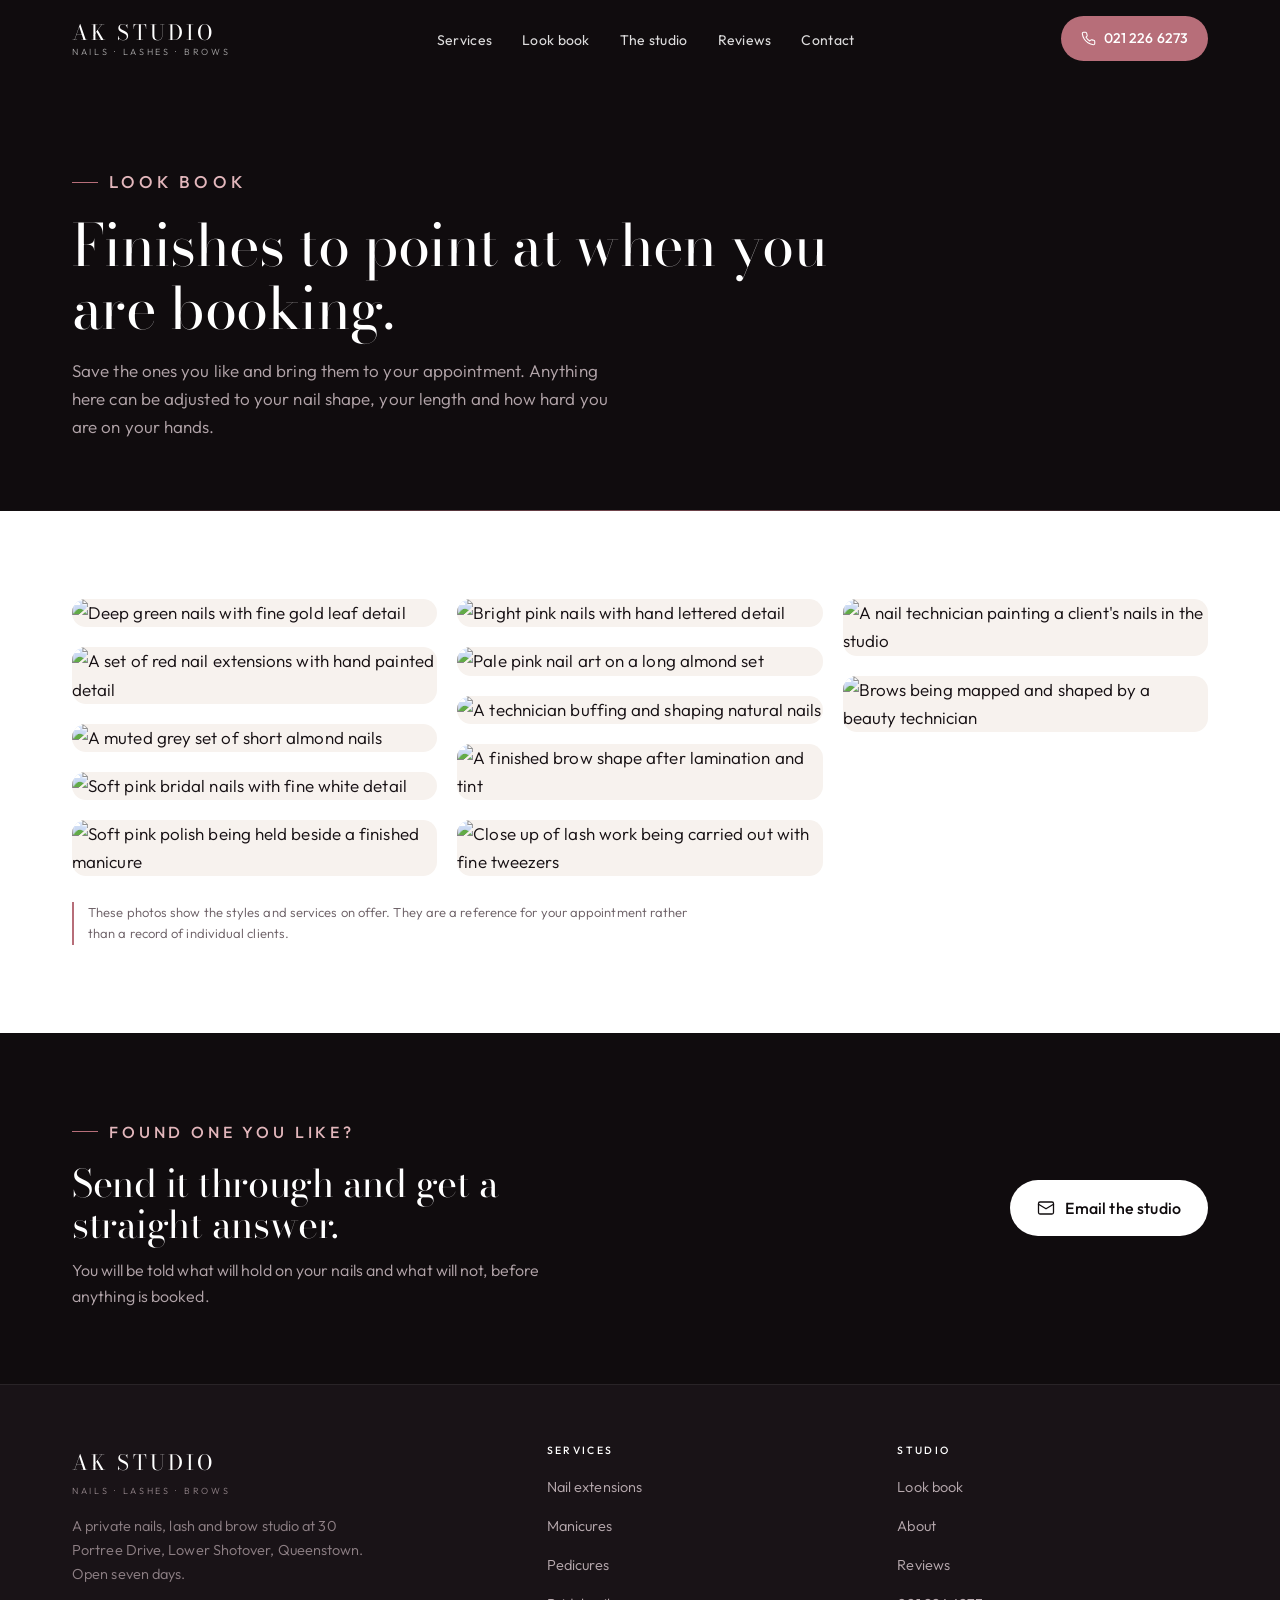
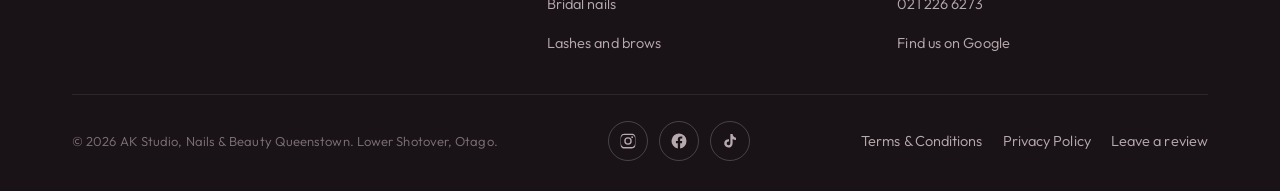
==== gallery.html @ 9f3f2885 "Initial build: AK STUDIO - Nails & Beauty Queenstown" ====
<!DOCTYPE html>
<html lang="en-NZ">
<head>
<meta charset="utf-8">
<meta name="viewport" content="width=device-width, initial-scale=1">
<title>Look book | AK STUDIO, Nails &amp; Beauty Queenstown</title>
<meta name="description" content="A look book of nail, lash and brow finishes available at AK Studio, Lower Shotover, Queenstown.">
<meta name="theme-color" content="#100C0E">
<link rel="icon" href="data:image/svg+xml,%3Csvg xmlns='http://www.w3.org/2000/svg' viewBox='0 0 100 100'%3E%3Crect width='100' height='100' rx='22' fill='%23100C0E'/%3E%3Ctext x='50' y='66' font-family='Georgia,serif' font-size='42' fill='%23B76E79' text-anchor='middle'%3EAK%3C/text%3E%3C/svg%3E">
<link rel="preconnect" href="https://fonts.googleapis.com">
<link rel="preconnect" href="https://fonts.gstatic.com" crossorigin>
<link href="https://fonts.googleapis.com/css2?family=Bodoni+Moda:ital,opsz,wght@0,6..96,400;0,6..96,500;1,6..96,400&family=Outfit:wght@300;400;500;600&display=swap" rel="stylesheet">
<link rel="stylesheet" href="styles.css">
</head>
<body>

<div class="intro" aria-hidden="true">
  <div class="intro-mark">AK STUDIO</div>
  <div class="intro-rule"></div>
  <div class="intro-sub">Look book</div>
</div>

<header class="nav">
  <div class="wrap nav-in">
    <a class="brand" href="index.html">
      <span class="brand-name">AK STUDIO</span>
      <span class="brand-sub">Nails &middot; Lashes &middot; Brows</span>
    </a>
    <nav>
      <ul class="nav-links">
        <li><a href="services.html">Services</a></li>
        <li><a href="gallery.html">Look book</a></li>
        <li><a href="index.html#about">The studio</a></li>
        <li><a href="index.html#reviews">Reviews</a></li>
        <li><a href="index.html#contact">Contact</a></li>
      </ul>
    </nav>
    <a class="nav-cta" href="tel:+64212266273">
      <svg viewBox="0 0 24 24" fill="none" stroke="currentColor" stroke-width="1.7" stroke-linecap="round" stroke-linejoin="round" aria-hidden="true"><path d="M22 16.9v3a2 2 0 0 1-2.2 2 19.8 19.8 0 0 1-8.6-3.1 19.5 19.5 0 0 1-6-6A19.8 19.8 0 0 1 2.1 4.2 2 2 0 0 1 4.1 2h3a2 2 0 0 1 2 1.7c.1 1 .4 1.9.7 2.8a2 2 0 0 1-.5 2.1L8.1 9.9a16 16 0 0 0 6 6l1.3-1.2a2 2 0 0 1 2.1-.5c.9.3 1.8.6 2.8.7a2 2 0 0 1 1.7 2Z"/></svg>
      021 226 6273
    </a>
    <button class="burger" aria-label="Open menu" aria-expanded="false"><span></span><span></span><span></span></button>
  </div>
</header>

<div class="mobile-menu">
  <a class="mm-link" href="services.html">Services</a>
  <a class="mm-link" href="gallery.html">Look book</a>
  <a class="mm-link" href="index.html#about">The studio</a>
  <a class="mm-link" href="index.html#reviews">Reviews</a>
  <a class="mm-link" href="index.html#contact">Contact</a>
  <div class="mm-actions">
    <a class="btn btn-primary btn-block" href="tel:+64212266273">Call 021 226 6273</a>
  </div>
</div>

<section class="page-hero">
  <div class="wrap">
    <p class="eyebrow on-dark">Look book</p>
    <h1>Finishes to point at when you are booking.</h1>
    <p>Save the ones you like and bring them to your appointment. Anything here can be adjusted to your nail shape, your length and how hard you are on your hands.</p>
  </div>
</section>

<section class="sec">
  <div class="wrap">
    <div class="masonry rv">
      <figure><img src="https://images.pexels.com/photos/704815/pexels-photo-704815.jpeg?auto=compress&cs=tinysrgb&w=900" alt="Deep green nails with fine gold leaf detail" loading="lazy" decoding="async"></figure>
      <figure><img src="https://images.pexels.com/photos/34871553/pexels-photo-34871553.jpeg?auto=compress&cs=tinysrgb&w=900" alt="A set of red nail extensions with hand painted detail" loading="lazy" decoding="async"></figure>
      <figure><img src="https://images.pexels.com/photos/7795525/pexels-photo-7795525.jpeg?auto=compress&cs=tinysrgb&w=900" alt="A muted grey set of short almond nails" loading="lazy" decoding="async"></figure>
      <figure><img src="https://images.pexels.com/photos/17471377/pexels-photo-17471377.jpeg?auto=compress&cs=tinysrgb&w=900" alt="Soft pink bridal nails with fine white detail" loading="lazy" decoding="async"></figure>
      <figure><img src="https://images.pexels.com/photos/2281695/pexels-photo-2281695.jpeg?auto=compress&cs=tinysrgb&w=900" alt="Soft pink polish being held beside a finished manicure" loading="lazy" decoding="async"></figure>
      <figure><img src="https://images.pexels.com/photos/887352/pexels-photo-887352.jpeg?auto=compress&cs=tinysrgb&w=900" alt="Bright pink nails with hand lettered detail" loading="lazy" decoding="async"></figure>
      <figure><img src="https://images.pexels.com/photos/34885842/pexels-photo-34885842.jpeg?auto=compress&cs=tinysrgb&w=900" alt="Pale pink nail art on a long almond set" loading="lazy" decoding="async"></figure>
      <figure><img src="https://images.pexels.com/photos/6135685/pexels-photo-6135685.jpeg?auto=compress&cs=tinysrgb&w=900" alt="A technician buffing and shaping natural nails" loading="lazy" decoding="async"></figure>
      <figure><img src="https://images.pexels.com/photos/5178001/pexels-photo-5178001.jpeg?auto=compress&cs=tinysrgb&w=900" alt="A finished brow shape after lamination and tint" loading="lazy" decoding="async"></figure>
      <figure><img src="https://images.pexels.com/photos/5128233/pexels-photo-5128233.jpeg?auto=compress&cs=tinysrgb&w=900" alt="Close up of lash work being carried out with fine tweezers" loading="lazy" decoding="async"></figure>
      <figure><img src="https://images.pexels.com/photos/7446915/pexels-photo-7446915.jpeg?auto=compress&cs=tinysrgb&w=900" alt="A nail technician painting a client's nails in the studio" loading="lazy" decoding="async"></figure>
      <figure><img src="https://images.pexels.com/photos/5177995/pexels-photo-5177995.jpeg?auto=compress&cs=tinysrgb&w=900" alt="Brows being mapped and shaped by a beauty technician" loading="lazy" decoding="async"></figure>
    </div>

    <p class="note">These photos show the styles and services on offer. They are a reference for your appointment rather than a record of individual clients.</p>
  </div>
</section>

<section class="banner">
  <div class="wrap banner-in">
    <div class="rv">
      <p class="eyebrow on-dark">Found one you like?</p>
      <h2>Send it through and get a straight answer.</h2>
      <p>You will be told what will hold on your nails and what will not, before anything is booked.</p>
    </div>
    <a class="btn btn-solid-light rv" href="#" data-gmail data-user="akstudionz" data-domain="gmail.com" data-su="Look%20book%20enquiry%20-%20AK%20Studio" data-body="Hi%20Antoneta%2C%0A%0AI%20saw%20a%20look%20on%20your%20site%20I%27d%20like%20to%20ask%20about%3A%0A%0AThanks%2C">
      <svg viewBox="0 0 24 24" fill="none" stroke="currentColor" stroke-width="1.7" stroke-linecap="round" stroke-linejoin="round" aria-hidden="true"><rect x="2" y="4" width="20" height="16" rx="2"/><path d="m2 7 10 6L22 7"/></svg>
      Email the studio
    </a>
  </div>
</section>

<footer class="foot">
  <div class="wrap">
    <div class="foot-top">
      <div class="foot-brand">
        <span class="brand-name" style="font-family:'Bodoni Moda',serif;font-size:21px;letter-spacing:.15em;display:block">AK STUDIO</span>
        <span class="brand-sub" style="display:block;font-size:9px;letter-spacing:.3em;text-transform:uppercase;margin-top:4px">Nails &middot; Lashes &middot; Brows</span>
        <p>A private nails, lash and brow studio at 30 Portree Drive, Lower Shotover, Queenstown. Open seven days.</p>
      </div>
      <div>
        <h4>Services</h4>
        <ul>
          <li><a href="services.html">Nail extensions</a></li>
          <li><a href="services.html">Manicures</a></li>
          <li><a href="services.html">Pedicures</a></li>
          <li><a href="services.html">Bridal nails</a></li>
          <li><a href="services.html">Lashes and brows</a></li>
        </ul>
      </div>
      <div>
        <h4>Studio</h4>
        <ul>
          <li><a href="gallery.html">Look book</a></li>
          <li><a href="index.html#about">About</a></li>
          <li><a href="index.html#reviews">Reviews</a></li>
          <li><a href="tel:+64212266273">021 226 6273</a></li>
          <li><a href="https://www.google.com/maps?cid=16195463878832353439" target="_blank" rel="noopener">Find us on Google</a></li>
        </ul>
      </div>
    </div>
    <div class="foot-bottom">
      <span>&copy; <span data-year>2026</span> AK Studio, Nails &amp; Beauty Queenstown. Lower Shotover, Otago.</span>
      <div class="socials">
        <a class="social" href="https://www.instagram.com/akstudio_nz/" target="_blank" rel="noopener" aria-label="AK Studio on Instagram">
          <svg viewBox="0 0 24 24" fill="currentColor" aria-hidden="true"><path d="M12 2.2c3.2 0 3.6 0 4.9.07 1.2.05 1.8.25 2.2.42.6.22 1 .48 1.4.9.43.42.7.83.9 1.4.18.42.38 1 .43 2.2.06 1.3.07 1.7.07 4.9s0 3.6-.07 4.9c-.05 1.2-.25 1.8-.42 2.2a3.9 3.9 0 0 1-.9 1.4c-.43.43-.84.7-1.4.9-.43.18-1 .38-2.2.43-1.3.06-1.7.07-4.9.07s-3.6 0-4.9-.07c-1.2-.05-1.8-.25-2.2-.42a3.9 3.9 0 0 1-1.4-.9 3.9 3.9 0 0 1-.9-1.4c-.18-.43-.38-1-.43-2.2C2.2 15.6 2.2 15.2 2.2 12s0-3.6.07-4.9c.05-1.2.25-1.8.42-2.2.22-.6.48-1 .9-1.4a3.9 3.9 0 0 1 1.4-.9c.43-.18 1-.38 2.2-.43C8.4 2.2 8.8 2.2 12 2.2Zm0 1.8c-3.1 0-3.5 0-4.7.07-1.1.05-1.7.24-2.1.4-.5.2-.9.44-1.3.83-.4.4-.63.8-.83 1.3-.16.4-.35 1-.4 2.1C2.6 9.9 2.6 10.3 2.6 12s0 2.1.07 3.3c.05 1.1.24 1.7.4 2.1.2.5.44.9.83 1.3.4.4.8.63 1.3.83.4.16 1 .35 2.1.4 1.2.06 1.6.07 4.7.07s3.5 0 4.7-.07c1.1-.05 1.7-.24 2.1-.4.5-.2.9-.44 1.3-.83.4-.4.63-.8.83-1.3.16-.4.35-1 .4-2.1.06-1.2.07-1.6.07-3.3s0-2.1-.07-3.3c-.05-1.1-.24-1.7-.4-2.1a3.5 3.5 0 0 0-.83-1.3 3.5 3.5 0 0 0-1.3-.83c-.4-.16-1-.35-2.1-.4C15.5 4 15.1 4 12 4Zm0 3a5 5 0 1 1 0 10 5 5 0 0 1 0-10Zm0 1.8a3.2 3.2 0 1 0 0 6.4 3.2 3.2 0 0 0 0-6.4Zm5.2-3.1a1.2 1.2 0 1 1 0 2.3 1.2 1.2 0 0 1 0-2.3Z"/></svg>
        </a>
        <a class="social" href="https://www.facebook.com/search/top?q=AK%20Studio%20Nails%20%26%20Beauty%20Queenstown" target="_blank" rel="noopener" aria-label="Find AK Studio on Facebook">
          <svg viewBox="0 0 24 24" fill="currentColor" aria-hidden="true"><path d="M22 12a10 10 0 1 0-11.6 9.9v-7H7.9V12h2.5V9.8c0-2.5 1.5-3.9 3.8-3.9 1.1 0 2.2.2 2.2.2v2.5h-1.3c-1.2 0-1.6.8-1.6 1.6V12h2.8l-.45 2.9h-2.35v7A10 10 0 0 0 22 12Z"/></svg>
        </a>
        <a class="social" href="https://www.tiktok.com/search?q=AK%20Studio%20Nails%20Queenstown" target="_blank" rel="noopener" aria-label="Find AK Studio on TikTok">
          <svg viewBox="0 0 24 24" fill="currentColor" aria-hidden="true"><path d="M16.6 5.8a4.9 4.9 0 0 1-1.1-3.1h-3v12.4a2.5 2.5 0 1 1-1.8-2.4V9.6a5.6 5.6 0 1 0 4.8 5.5V9.4a7.9 7.9 0 0 0 4.5 1.4V7.8a4.9 4.9 0 0 1-3.4-2Z"/></svg>
        </a>
      </div>
      <div class="foot-legal">
        <a href="terms.html">Terms &amp; Conditions</a>
        <a href="privacy.html">Privacy Policy</a>
        <a href="https://www.google.com/maps/place//data=!4m3!3m2!1s0x414ccb702dd14fa4:0xe0c1d8972e78f09f!12e1" target="_blank" rel="noopener">Leave a review</a>
      </div>
    </div>
  </div>
</footer>

<script src="site.js"></script>
</body>
</html>
---- styles.css ----
/* AK STUDIO - Nails & Beauty Queenstown
   Archetype: Premium  |  Type: Bodoni Moda + Outfit */

:root{
  --ink:#100C0E;
  --ink-2:#191317;
  --ink-3:#241B20;
  --bone:#F7F2EE;
  --paper:#FFFFFF;
  --text:#1C1519;
  --muted:#6C6066;
  --line:rgba(16,12,14,.12);
  --line-soft:rgba(16,12,14,.07);
  --accent:#B76E79;
  --accent-deep:#8E4A55;
  --accent-soft:rgba(183,110,121,.14);
  --radius:14px;
  --radius-lg:22px;
  --shadow:0 18px 50px -28px rgba(16,12,14,.45);
  --maxw:1180px;
  --ease:cubic-bezier(.22,.61,.36,1);
}

*,*::before,*::after{box-sizing:border-box}

html,body{max-width:100%;overflow-x:hidden}

html{scroll-behavior:smooth;-webkit-text-size-adjust:100%}

body{
  margin:0;
  background:var(--paper);
  color:var(--text);
  font-family:'Outfit',-apple-system,BlinkMacSystemFont,'Segoe UI',sans-serif;
  font-size:17px;
  line-height:1.65;
  font-weight:330;
  letter-spacing:.005em;
  -webkit-font-smoothing:antialiased;
}

img{max-width:100%;height:auto;display:block;image-orientation:from-image}

a{color:inherit}

h1,h2,h3,h4{
  font-family:'Bodoni Moda',Georgia,'Times New Roman',serif;
  font-weight:400;
  line-height:1.08;
  letter-spacing:-.012em;
  margin:0;
}

p{margin:0}

.wrap{width:100%;max-width:var(--maxw);margin:0 auto;padding:0 22px}

.eyebrow{
  font-family:'Outfit',sans-serif;
  font-size:11px;
  font-weight:500;
  letter-spacing:.24em;
  text-transform:uppercase;
  color:var(--accent-deep);
  display:flex;
  align-items:center;
  gap:11px;
  margin:0 0 18px;
}
.eyebrow::before{content:"";width:26px;height:1px;background:var(--accent);flex:none}
.eyebrow.on-dark{color:#E3B7BC}
.eyebrow.on-dark::before{background:var(--accent)}
.eyebrow.center{justify-content:center}

.sec{padding:88px 0}
.sec-bone{background:var(--bone)}
.sec-ink{background:var(--ink);color:#EFE7E9}

.sec-head{max-width:640px;margin:0 0 46px}
.sec-head.center{margin-left:auto;margin-right:auto;text-align:center}
.sec-head.center .eyebrow{justify-content:center}
.sec-head h2{font-size:clamp(30px,5.4vw,46px)}
.sec-head p{margin-top:18px;color:var(--muted);font-size:17px}
.sec-ink .sec-head p{color:#B2A4A9}

/* ---------- buttons ---------- */
.btn{
  display:inline-flex;align-items:center;justify-content:center;gap:10px;
  min-height:52px;padding:14px 26px;
  border-radius:999px;border:1px solid transparent;
  font-family:'Outfit',sans-serif;font-size:16px;font-weight:500;letter-spacing:.01em;
  text-decoration:none;cursor:pointer;
  transition:transform .3s var(--ease),background .3s var(--ease),color .3s var(--ease),border-color .3s var(--ease),box-shadow .3s var(--ease);
}
.btn svg{width:18px;height:18px;flex:none}
.btn-primary{background:var(--accent);color:#fff;box-shadow:0 14px 30px -16px rgba(183,110,121,.9)}
.btn-primary:hover{background:var(--accent-deep);transform:translateY(-2px)}
.btn-ghost{background:transparent;color:var(--text);border-color:var(--line)}
.btn-ghost:hover{border-color:var(--accent);color:var(--accent-deep);transform:translateY(-2px)}
.btn-light{background:rgba(255,255,255,.09);color:#fff;border-color:rgba(255,255,255,.3);backdrop-filter:blur(8px);-webkit-backdrop-filter:blur(8px)}
.btn-light:hover{background:#fff;color:var(--ink);border-color:#fff;transform:translateY(-2px)}
.btn-solid-light{background:#fff;color:var(--ink)}
.btn-solid-light:hover{background:var(--accent);color:#fff;transform:translateY(-2px)}
.btn-block{width:100%}

/* ---------- intro animation ---------- */
.intro{
  position:fixed;inset:0;z-index:9000;
  background:var(--ink);
  display:flex;align-items:center;justify-content:center;flex-direction:column;gap:16px;
  transition:opacity .7s var(--ease),visibility .7s var(--ease);
}
.intro.done{opacity:0;visibility:hidden;pointer-events:none}
.intro-mark{
  font-family:'Bodoni Moda',serif;font-size:44px;color:#fff;letter-spacing:.16em;
  opacity:0;transform:translateY(12px);
  animation:introUp .9s var(--ease) .12s forwards;
}
.intro-sub{
  font-size:10px;letter-spacing:.36em;text-transform:uppercase;color:#B76E79;
  opacity:0;animation:introFade .9s var(--ease) .4s forwards;
}
.intro-rule{width:0;height:1px;background:var(--accent);animation:introRule 1s var(--ease) .25s forwards}
@keyframes introUp{to{opacity:1;transform:none}}
@keyframes introFade{to{opacity:1}}
@keyframes introRule{to{width:120px}}

/* ---------- reveal ---------- */
.rv{opacity:0;transform:translateY(26px);transition:opacity .85s var(--ease),transform .85s var(--ease)}
.rv.in{opacity:1;transform:none}

/* ---------- nav ---------- */
.nav{
  position:fixed;top:0;left:0;right:0;z-index:200;
  padding:16px 0;
  transition:background .4s var(--ease),padding .4s var(--ease),box-shadow .4s var(--ease),border-color .4s var(--ease);
  border-bottom:1px solid transparent;
}
.nav.solid{background:rgba(255,255,255,.94);backdrop-filter:blur(14px);-webkit-backdrop-filter:blur(14px);border-bottom-color:var(--line-soft);padding:10px 0;box-shadow:0 10px 34px -30px rgba(16,12,14,.8)}
.nav-in{display:flex;align-items:center;justify-content:space-between;gap:18px}
.brand{display:flex;flex-direction:column;text-decoration:none;line-height:1.1}
.brand-name{font-family:'Bodoni Moda',serif;font-size:21px;letter-spacing:.15em;color:#fff;transition:color .4s var(--ease)}
.brand-sub{font-size:9px;letter-spacing:.3em;text-transform:uppercase;color:rgba(255,255,255,.6);transition:color .4s var(--ease);margin-top:3px}
.nav.solid .brand-name{color:var(--ink)}
.nav.solid .brand-sub{color:var(--muted)}

.nav-links{display:flex;align-items:center;gap:30px;list-style:none;margin:0;padding:0}
.nav-links a{
  text-decoration:none;font-size:14px;font-weight:400;letter-spacing:.02em;color:rgba(255,255,255,.86);
  position:relative;padding:6px 0;transition:color .3s var(--ease);
}
.nav-links a::after{content:"";position:absolute;left:0;bottom:0;height:1px;width:0;background:var(--accent);transition:width .35s var(--ease)}
.nav-links a:hover::after{width:100%}
.nav.solid .nav-links a{color:var(--text)}
.nav-cta{
  display:inline-flex;align-items:center;gap:8px;min-height:44px;padding:11px 20px;border-radius:999px;
  background:var(--accent);color:#fff;text-decoration:none;font-size:14px;font-weight:500;white-space:nowrap;
  transition:background .3s var(--ease),transform .3s var(--ease);
}
.nav-cta:hover{background:var(--accent-deep);transform:translateY(-1px)}
.nav-cta svg{width:15px;height:15px}

.burger{
  display:none;width:46px;height:46px;border:1px solid rgba(255,255,255,.3);background:transparent;
  border-radius:12px;align-items:center;justify-content:center;cursor:pointer;padding:0;
  transition:border-color .3s var(--ease);
}
.burger span{display:block;width:18px;height:1.4px;background:#fff;margin:3px 0;transition:background .3s var(--ease),transform .3s var(--ease),opacity .3s var(--ease)}
.nav.solid .burger{border-color:var(--line)}
.nav.solid .burger span{background:var(--ink)}
.burger.open span:nth-child(1){transform:translateY(4.4px) rotate(45deg)}
.burger.open span:nth-child(2){opacity:0}
.burger.open span:nth-child(3){transform:translateY(-4.4px) rotate(-45deg)}

.mobile-menu{
  position:fixed;inset:0;z-index:190;background:var(--ink);
  display:flex;flex-direction:column;justify-content:center;gap:6px;padding:90px 26px 40px;
  opacity:0;visibility:hidden;transform:translateY(-12px);
  transition:opacity .4s var(--ease),visibility .4s var(--ease),transform .4s var(--ease);
}
.mobile-menu.open{opacity:1;visibility:visible;transform:none}
.mobile-menu a.mm-link{
  color:#F2E9EB;text-decoration:none;font-family:'Bodoni Moda',serif;font-size:30px;
  padding:13px 0;border-bottom:1px solid rgba(255,255,255,.09);
}
.mobile-menu .mm-actions{display:flex;flex-direction:column;gap:12px;margin-top:28px}

/* ---------- hero ---------- */
.hero{
  position:relative;min-height:100svh;background:var(--ink);
  display:flex;align-items:center;padding:120px 0 56px;overflow:hidden;
}
.hero-slides{position:absolute;inset:0}
.hero-slide{position:absolute;inset:0;opacity:0;transition:opacity 1.9s var(--ease)}
.hero-slide.on{opacity:1}
.hero-slide img{width:100%;height:100%;object-fit:cover;filter:saturate(.78) contrast(1.06) brightness(.9)}
.hero-scrim{
  position:absolute;inset:0;
  background:linear-gradient(180deg,rgba(16,12,14,.78) 0%,rgba(16,12,14,.5) 38%,rgba(16,12,14,.82) 100%);
}
.hero-scrim::after{content:"";position:absolute;inset:0;background:linear-gradient(90deg,rgba(16,12,14,.62) 0%,rgba(16,12,14,.14) 62%,transparent 100%)}
.hero-in{position:relative;z-index:3;width:100%;max-width:var(--maxw);margin:0 auto;padding:0 22px;color:#fff}
.hero-copy{max-width:660px}
.hero h1{font-size:clamp(38px,8.4vw,72px);color:#fff;text-wrap:balance}
.hero h1 em{font-style:italic;color:#E7C3C8}
.hero-lead{margin-top:22px;font-size:clamp(16px,2.4vw,19px);color:rgba(255,255,255,.85);max-width:520px;line-height:1.62}
.hero-actions{display:flex;flex-wrap:wrap;gap:12px;margin-top:32px}

.hero-quote{
  margin-top:34px;max-width:460px;
  background:rgba(255,255,255,.09);
  border:1px solid rgba(255,255,255,.2);
  backdrop-filter:blur(16px);-webkit-backdrop-filter:blur(16px);
  border-radius:var(--radius);padding:18px 20px;
}
.hero-quote .stars{display:flex;gap:3px;margin-bottom:9px}
.hero-quote .stars svg{width:14px;height:14px;fill:#E7C3C8}
.hq-slide{display:none}
.hq-slide.on{display:block;animation:hqIn .8s var(--ease)}
@keyframes hqIn{from{opacity:0;transform:translateY(7px)}to{opacity:1;transform:none}}
.hq-text{font-size:14.5px;line-height:1.6;color:rgba(255,255,255,.93)}
.hq-meta{margin-top:9px;font-size:10.5px;letter-spacing:.2em;text-transform:uppercase;color:rgba(255,255,255,.62)}
.hq-tag{
  display:inline-block;margin-top:12px;font-size:9px;letter-spacing:.2em;text-transform:uppercase;
  color:rgba(255,255,255,.5);border:1px solid rgba(255,255,255,.2);border-radius:999px;padding:3px 9px;
}

.hero-scroll{
  position:absolute;left:50%;bottom:26px;transform:translateX(-50%);z-index:3;
  display:flex;flex-direction:column;align-items:center;gap:8px;
  font-size:9.5px;letter-spacing:.28em;text-transform:uppercase;color:rgba(255,255,255,.5);
  text-decoration:none;
}
.hero-scroll i{display:block;width:1px;height:34px;background:linear-gradient(180deg,rgba(255,255,255,.5),transparent)}

/* ---------- services ---------- */
.svc-grid{display:grid;grid-template-columns:repeat(3,1fr);gap:26px}
.svc{
  background:var(--paper);border:1px solid var(--line-soft);border-radius:var(--radius-lg);
  overflow:hidden;display:flex;flex-direction:column;
  transition:transform .45s var(--ease),box-shadow .45s var(--ease),border-color .45s var(--ease);
}
.svc:hover{transform:translateY(-6px);box-shadow:var(--shadow);border-color:var(--line)}
.svc-img{position:relative;aspect-ratio:4/3;overflow:hidden;background:var(--ink-2)}
.svc-img img{width:100%;height:100%;object-fit:cover;filter:saturate(.8) contrast(1.05);transition:transform 1s var(--ease)}
.svc:hover .svc-img img{transform:scale(1.055)}
.svc-num{
  position:absolute;top:14px;left:14px;z-index:2;
  font-family:'Bodoni Moda',serif;font-size:12px;letter-spacing:.14em;color:#fff;
  background:rgba(16,12,14,.55);backdrop-filter:blur(6px);-webkit-backdrop-filter:blur(6px);
  border:1px solid rgba(255,255,255,.22);border-radius:999px;padding:5px 11px;
}
.svc-body{padding:24px 24px 28px;display:flex;flex-direction:column;gap:11px;flex:1}
.svc-body h3{font-size:22px}
.svc-body p{color:var(--muted);font-size:15.5px;line-height:1.62}

/* ---------- lookbook (masonry, natural aspect) ---------- */
.masonry{column-count:3;column-gap:20px}
.masonry figure{break-inside:avoid;margin:0 0 20px;border-radius:var(--radius);overflow:hidden;background:var(--bone)}
.masonry img{width:100%;height:auto;display:block;filter:saturate(.82) contrast(1.04);transition:transform .9s var(--ease),filter .6s var(--ease)}
.masonry figure:hover img{transform:scale(1.04);filter:saturate(1) contrast(1.04)}

/* ---------- about ---------- */
.split{display:grid;grid-template-columns:1fr 1fr;gap:60px;align-items:center}
.about-media{position:relative}
.about-media img{width:100%;aspect-ratio:4/3;object-fit:cover;border-radius:var(--radius-lg);filter:saturate(.8) contrast(1.05)}
.about-tag{
  position:absolute;right:-10px;bottom:-16px;background:var(--accent);color:#fff;
  border-radius:var(--radius);padding:16px 20px;max-width:200px;box-shadow:var(--shadow);
}
.about-tag strong{display:block;font-family:'Bodoni Moda',serif;font-size:30px;line-height:1}
.about-tag span{display:block;font-size:11px;letter-spacing:.16em;text-transform:uppercase;margin-top:5px;opacity:.9}
.about-copy h2{font-size:clamp(28px,4.8vw,42px)}
.about-copy p{color:var(--muted);margin-top:18px;font-size:16.5px}
.checks{list-style:none;margin:30px 0 0;padding:0;display:flex;flex-direction:column;gap:14px}
.checks li{display:flex;gap:13px;align-items:flex-start;font-size:16px;color:var(--text)}
.checks svg{width:20px;height:20px;flex:none;margin-top:2px;color:var(--accent)}

/* ---------- technician ---------- */
.tech-grid{display:grid;grid-template-columns:1.05fr 1fr;gap:44px;align-items:stretch}
.tech-card{
  background:var(--ink);color:#F2E9EB;border-radius:var(--radius-lg);padding:44px 38px;
  display:flex;flex-direction:column;justify-content:center;gap:18px;
}
.avatar{
  width:96px;height:96px;border-radius:50%;background:var(--ink-3);
  border:1px solid var(--accent);
  display:flex;align-items:center;justify-content:center;
  font-family:'Bodoni Moda',serif;font-size:32px;color:#E7C3C8;letter-spacing:.06em;
  box-shadow:0 0 0 7px rgba(183,110,121,.12);
}
.tech-card h3{font-size:32px;color:#fff}
.tech-role{font-size:11px;letter-spacing:.22em;text-transform:uppercase;color:var(--accent)}
.tech-card p{color:#B7A9AE;font-size:16px}
.tech-list{display:flex;flex-direction:column;gap:16px}
.tech-item{
  background:var(--paper);border:1px solid var(--line-soft);border-radius:var(--radius);
  padding:24px 26px;display:flex;gap:16px;align-items:flex-start;
  transition:border-color .4s var(--ease),transform .4s var(--ease);
}
.tech-item:hover{border-color:var(--accent);transform:translateX(4px)}
.tech-item svg{width:22px;height:22px;flex:none;color:var(--accent);margin-top:3px}
.tech-item h4{font-size:19px;margin-bottom:5px}
.tech-item p{color:var(--muted);font-size:15px}

/* ---------- reviews ---------- */
.rating-bar{
  display:flex;flex-wrap:wrap;align-items:center;gap:18px;
  border:1px solid var(--line);border-radius:var(--radius);padding:18px 22px;margin-bottom:38px;background:var(--paper);
}
.rating-score{font-family:'Bodoni Moda',serif;font-size:38px;line-height:1;color:var(--ink)}
.rating-meta{display:flex;flex-direction:column;gap:5px}
.rating-meta .stars{display:flex;gap:3px}
.rating-meta .stars svg{width:15px;height:15px;fill:var(--accent)}
.rating-meta span{font-size:13.5px;color:var(--muted)}
.rating-bar .btn{margin-left:auto}

.rev-grid{display:grid;grid-template-columns:repeat(2,1fr);gap:22px}
.rev{
  background:var(--paper);border:1px solid var(--line-soft);border-radius:var(--radius-lg);
  padding:28px 28px 24px;display:flex;flex-direction:column;gap:14px;
  transition:transform .45s var(--ease),box-shadow .45s var(--ease);
}
.rev:hover{transform:translateY(-4px);box-shadow:var(--shadow)}
.rev .stars{display:flex;gap:3px}
.rev .stars svg{width:15px;height:15px;fill:var(--accent)}
.rev p{font-size:16px;line-height:1.68;color:var(--text)}
.rev-foot{display:flex;align-items:center;gap:12px;margin-top:auto;padding-top:8px;border-top:1px solid var(--line-soft)}
.rev-ini{
  width:38px;height:38px;border-radius:50%;background:var(--accent-soft);color:var(--accent-deep);
  display:flex;align-items:center;justify-content:center;font-size:13px;font-weight:500;flex:none;
}
.rev-who strong{display:block;font-size:14.5px;font-weight:500}
.rev-who span{display:block;font-size:12.5px;color:var(--muted)}
.note{
  margin-top:26px;font-size:13px;color:var(--muted);
  border-left:2px solid var(--accent);padding-left:14px;max-width:640px;
}

/* ---------- review banner ---------- */
.banner{background:var(--ink);color:#fff;padding:74px 0}
.banner-in{display:flex;flex-wrap:wrap;align-items:center;justify-content:space-between;gap:28px}
.banner h2{font-size:clamp(26px,4.4vw,38px);color:#fff;max-width:560px}
.banner p{color:#B2A4A9;margin-top:12px;max-width:520px;font-size:16px}

/* ---------- contact ---------- */
.contact{background:var(--ink);color:#EFE7E9;padding:92px 0}
.contact-grid{display:grid;grid-template-columns:1fr 1fr;gap:56px}
.contact h2{font-size:clamp(28px,4.8vw,42px);color:#fff}
.contact-lead{color:#B2A4A9;margin-top:16px;font-size:16.5px;max-width:440px}
.info{list-style:none;margin:34px 0 0;padding:0;display:flex;flex-direction:column;gap:2px}
.info li{display:flex;gap:15px;align-items:flex-start;padding:15px 0;border-bottom:1px solid rgba(255,255,255,.08)}
.info svg{width:19px;height:19px;flex:none;color:var(--accent);margin-top:3px}
.info strong{display:block;font-size:10.5px;letter-spacing:.2em;text-transform:uppercase;color:#8D7F84;font-weight:500;margin-bottom:4px}
.info span,.info a{font-size:16px;color:#F2E9EB;text-decoration:none;line-height:1.5}
.info a:hover{color:var(--accent)}

.socials{display:flex;gap:11px;margin-top:28px}
.social{
  width:46px;height:46px;border-radius:50%;border:1px solid rgba(255,255,255,.2);
  display:flex;align-items:center;justify-content:center;color:#EFE7E9;
  transition:background .3s var(--ease),border-color .3s var(--ease),color .3s var(--ease),transform .3s var(--ease);
}
.social svg{width:18px;height:18px}
.social:hover{background:var(--accent);border-color:var(--accent);color:#fff;transform:translateY(-3px)}

.contact-card{
  background:rgba(255,255,255,.05);border:1px solid rgba(255,255,255,.14);
  border-radius:var(--radius-lg);padding:34px 30px;
  display:flex;flex-direction:column;gap:14px;justify-content:center;
}
.contact-card h3{font-size:26px;color:#fff}
.contact-card p{color:#B2A4A9;font-size:15.5px;margin-bottom:8px}
.contact-card .btn{min-height:60px;font-size:17px}
.card-note{font-size:12.5px;color:#8D7F84;margin-top:6px;text-align:center}

/* ---------- map ---------- */
.map-sec{padding:0 0 0;background:var(--ink)}
.map-wrap{
  width:100%;max-width:var(--maxw);margin:0 auto;padding:0 22px 76px;
}
.map-frame{position:relative;width:100%;border-radius:var(--radius-lg);overflow:hidden;border:1px solid rgba(255,255,255,.13)}
.map-frame iframe{display:block;width:100%;height:420px;border:0;filter:grayscale(.35) contrast(1.03)}

/* ---------- footer ---------- */
.foot{background:var(--ink-2);color:#B7A9AE;padding:60px 0 30px;border-top:1px solid rgba(255,255,255,.07)}
.foot-top{display:grid;grid-template-columns:1.4fr 1fr 1fr;gap:40px;padding-bottom:38px;border-bottom:1px solid rgba(255,255,255,.08)}
.foot-brand .brand-name{color:#fff}
.foot-brand .brand-sub{color:#8D7F84}
.foot-brand p{margin-top:16px;font-size:14.5px;max-width:300px;color:#8D7F84}
.foot h4{font-family:'Outfit',sans-serif;font-size:10.5px;letter-spacing:.22em;text-transform:uppercase;color:#fff;margin-bottom:16px;font-weight:500}
.foot ul{list-style:none;margin:0;padding:0;display:flex;flex-direction:column;gap:11px}
.foot a{color:#B7A9AE;text-decoration:none;font-size:14.5px;transition:color .3s var(--ease)}
.foot a:hover{color:var(--accent)}
.foot-bottom{display:flex;flex-wrap:wrap;align-items:center;justify-content:space-between;gap:16px;padding-top:26px;font-size:13px;color:#7C6F74}
.foot-bottom .socials{margin-top:0}
.foot-bottom .social{width:40px;height:40px}
.foot-legal{display:flex;gap:20px;flex-wrap:wrap}

/* ---------- inner page hero ---------- */
.page-hero{background:var(--ink);color:#fff;padding:150px 0 70px;position:relative;overflow:hidden}
.page-hero::after{content:"";position:absolute;left:0;right:0;bottom:0;height:1px;background:linear-gradient(90deg,transparent,rgba(183,110,121,.6),transparent)}
.page-hero h1{font-size:clamp(34px,6.6vw,58px);color:#fff;max-width:760px}
.page-hero p{color:#B2A4A9;margin-top:18px;max-width:560px;font-size:17px}

.legal{max-width:780px}
.legal h2{font-size:26px;margin:44px 0 14px}
.legal h2:first-child{margin-top:0}
.legal p{color:var(--muted);margin-top:14px;font-size:16.5px}
.legal ul{color:var(--muted);margin:14px 0 0;padding-left:20px;font-size:16.5px}
.legal li{margin-bottom:9px}
.legal .stamp{font-size:13px;color:var(--muted);border-left:2px solid var(--accent);padding-left:14px;margin-bottom:34px}

/* ---------- responsive ---------- */
@media (max-width:980px){
  .svc-grid{grid-template-columns:repeat(2,1fr)}
  .masonry{column-count:2}
  .split,.tech-grid,.contact-grid{grid-template-columns:1fr;gap:40px}
  .about-media img{aspect-ratio:16/10}
  .about-tag{right:14px;bottom:-14px}
  .foot-top{grid-template-columns:1fr 1fr;gap:32px}
  .foot-brand{grid-column:1/-1}
}

@media (max-width:760px){
  .nav-links,.nav .nav-cta{display:none}
  .burger{display:flex}
}

@media (max-width:620px){
  body{font-size:16px}
  .wrap{padding:0 18px}
  .sec{padding:64px 0}
  .sec-head{margin-bottom:34px}
  .svc-grid{grid-template-columns:1fr;gap:20px}
  .rev-grid{grid-template-columns:1fr}
  .masonry{column-count:1}
  .hero{padding:104px 0 46px;min-height:auto}
  .hero-actions{flex-direction:column;align-items:stretch}
  .hero-actions .btn{width:100%}
  .hero-quote{max-width:100%;margin-top:26px}
  .hero-scroll{display:none}
  .rating-bar{flex-direction:column;align-items:flex-start;gap:14px}
  .rating-bar .btn{margin-left:0;width:100%}
  .banner-in{flex-direction:column;align-items:flex-start}
  .banner-in .btn{width:100%}
  .tech-card{padding:34px 26px}
  .contact-card{padding:28px 22px}
  .map-frame iframe{height:320px}
  .map-wrap{padding-bottom:56px}
  .foot-top{grid-template-columns:1fr;gap:30px}
  .foot-bottom{flex-direction:column;align-items:flex-start}
  .page-hero{padding:118px 0 54px}
  .about-tag{position:static;max-width:none;margin-top:16px;display:inline-block}
}

@media (prefers-reduced-motion:reduce){
  *{animation-duration:.001ms !important;transition-duration:.001ms !important}
  html{scroll-behavior:auto}
  .rv{opacity:1;transform:none}
  .hero-slide{transition:none}
}
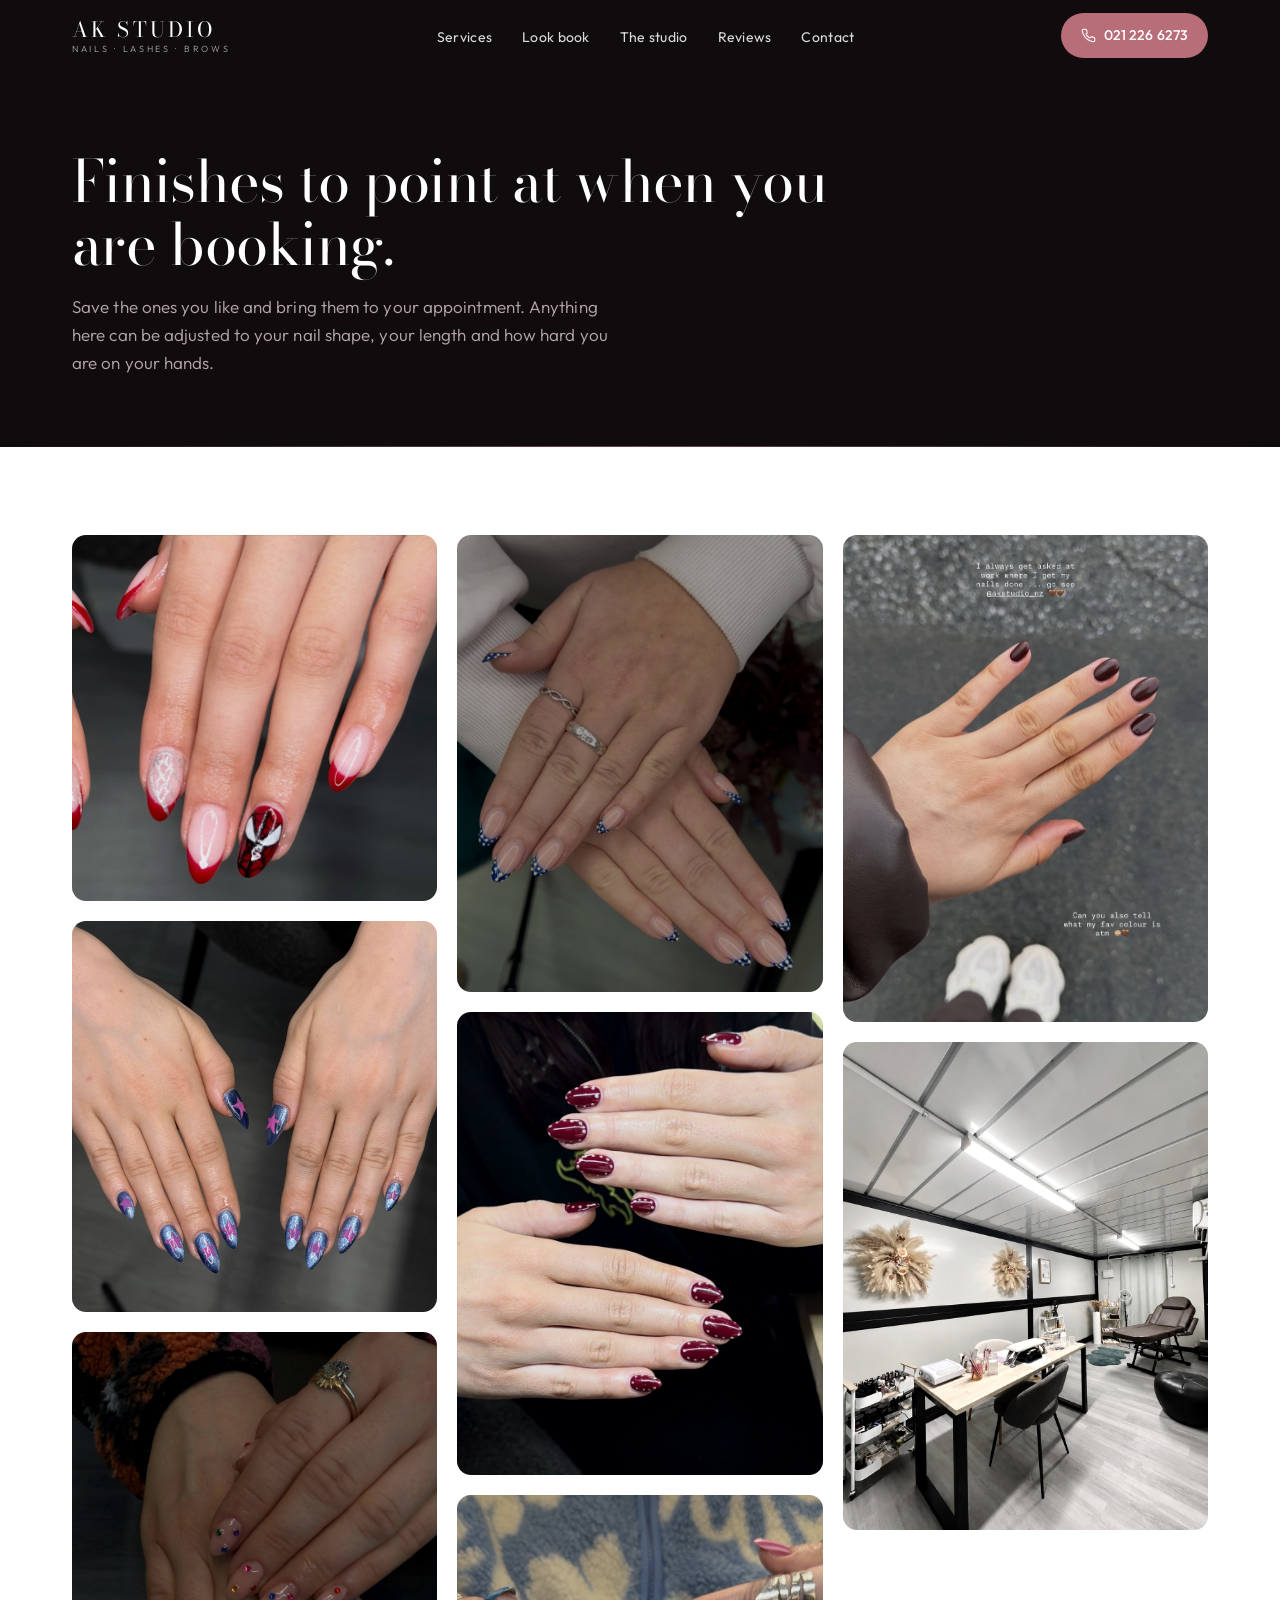
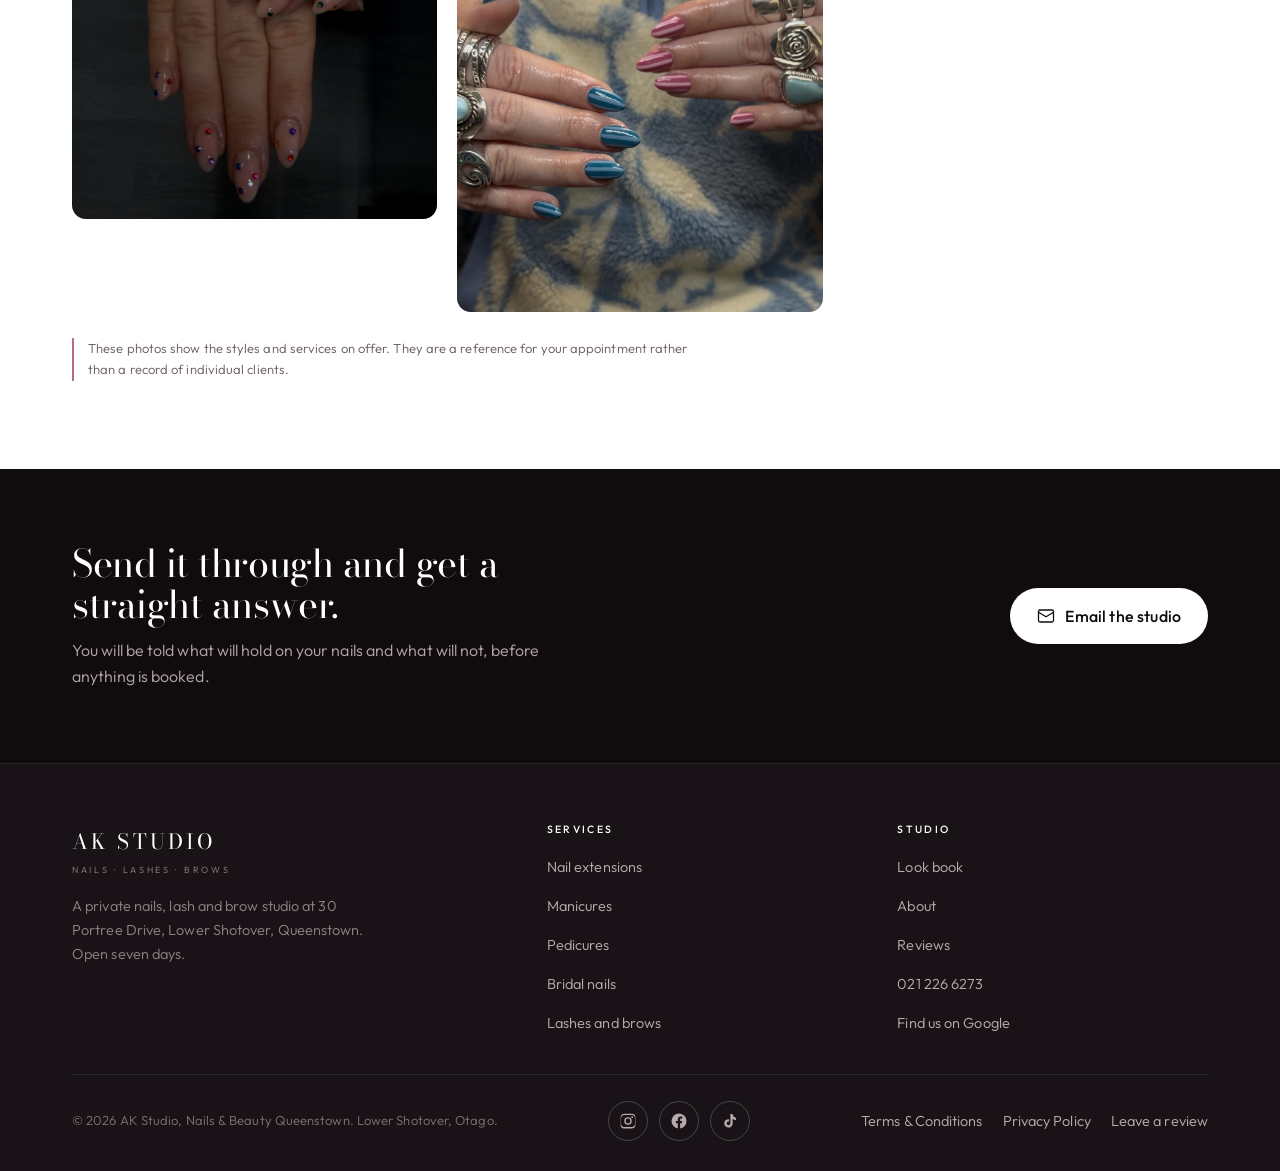
==== commit 683d2773: "Update demo via Claude Code" ====
--- a/gallery.html
+++ b/gallery.html
@@ -56,7 +56,6 @@
 
 <section class="page-hero">
   <div class="wrap">
-    <p class="eyebrow on-dark">Look book</p>
     <h1>Finishes to point at when you are booking.</h1>
     <p>Save the ones you like and bring them to your appointment. Anything here can be adjusted to your nail shape, your length and how hard you are on your hands.</p>
   </div>
@@ -65,18 +64,14 @@
 <section class="sec">
   <div class="wrap">
     <div class="masonry rv">
-      <figure><img src="https://images.pexels.com/photos/704815/pexels-photo-704815.jpeg?auto=compress&cs=tinysrgb&w=900" alt="Deep green nails with fine gold leaf detail" loading="lazy" decoding="async"></figure>
-      <figure><img src="https://images.pexels.com/photos/34871553/pexels-photo-34871553.jpeg?auto=compress&cs=tinysrgb&w=900" alt="A set of red nail extensions with hand painted detail" loading="lazy" decoding="async"></figure>
-      <figure><img src="https://images.pexels.com/photos/7795525/pexels-photo-7795525.jpeg?auto=compress&cs=tinysrgb&w=900" alt="A muted grey set of short almond nails" loading="lazy" decoding="async"></figure>
-      <figure><img src="https://images.pexels.com/photos/17471377/pexels-photo-17471377.jpeg?auto=compress&cs=tinysrgb&w=900" alt="Soft pink bridal nails with fine white detail" loading="lazy" decoding="async"></figure>
-      <figure><img src="https://images.pexels.com/photos/2281695/pexels-photo-2281695.jpeg?auto=compress&cs=tinysrgb&w=900" alt="Soft pink polish being held beside a finished manicure" loading="lazy" decoding="async"></figure>
-      <figure><img src="https://images.pexels.com/photos/887352/pexels-photo-887352.jpeg?auto=compress&cs=tinysrgb&w=900" alt="Bright pink nails with hand lettered detail" loading="lazy" decoding="async"></figure>
-      <figure><img src="https://images.pexels.com/photos/34885842/pexels-photo-34885842.jpeg?auto=compress&cs=tinysrgb&w=900" alt="Pale pink nail art on a long almond set" loading="lazy" decoding="async"></figure>
-      <figure><img src="https://images.pexels.com/photos/6135685/pexels-photo-6135685.jpeg?auto=compress&cs=tinysrgb&w=900" alt="A technician buffing and shaping natural nails" loading="lazy" decoding="async"></figure>
-      <figure><img src="https://images.pexels.com/photos/5178001/pexels-photo-5178001.jpeg?auto=compress&cs=tinysrgb&w=900" alt="A finished brow shape after lamination and tint" loading="lazy" decoding="async"></figure>
-      <figure><img src="https://images.pexels.com/photos/5128233/pexels-photo-5128233.jpeg?auto=compress&cs=tinysrgb&w=900" alt="Close up of lash work being carried out with fine tweezers" loading="lazy" decoding="async"></figure>
-      <figure><img src="https://images.pexels.com/photos/7446915/pexels-photo-7446915.jpeg?auto=compress&cs=tinysrgb&w=900" alt="A nail technician painting a client's nails in the studio" loading="lazy" decoding="async"></figure>
-      <figure><img src="https://images.pexels.com/photos/5177995/pexels-photo-5177995.jpeg?auto=compress&cs=tinysrgb&w=900" alt="Brows being mapped and shaped by a beauty technician" loading="lazy" decoding="async"></figure>
+      <figure><img src="img/hero-red.jpg" alt="A set of red french tip extensions with hand painted heart detail" width="1600" height="1600" loading="lazy" decoding="async"></figure>
+      <figure><img src="img/chrome-stars.jpg" alt="Blue chrome almond nails with pink star art" width="1308" height="1400" loading="lazy" decoding="async"></figure>
+      <figure><img src="img/gem-nails.jpg" alt="Soft nude nails set with fine coloured gems" width="825" height="1100" loading="lazy" decoding="async"></figure>
+      <figure><img src="img/polka-french.jpg" alt="Navy polka dot french tips on natural nails" width="881" height="1100" loading="lazy" decoding="async"></figure>
+      <figure><img src="img/burgundy-stitch.jpg" alt="Burgundy nails with fine white stitch detail" width="868" height="1100" loading="lazy" decoding="async"></figure>
+      <figure><img src="img/chrome-duo.jpg" alt="Blue and pink chrome nails worn with silver rings" width="1226" height="1400" loading="lazy" decoding="async"></figure>
+      <figure><img src="img/plum-nails.jpg" alt="A natural manicure finished in a deep plum polish" width="825" height="1100" loading="lazy" decoding="async"></figure>
+      <figure><img src="img/studio.jpg" alt="Inside AK Studio, with the nail desk, polish wall and treatment chair" width="1050" height="1400" loading="lazy" decoding="async"></figure>
     </div>
 
     <p class="note">These photos show the styles and services on offer. They are a reference for your appointment rather than a record of individual clients.</p>
@@ -86,7 +81,6 @@
 <section class="banner">
   <div class="wrap banner-in">
     <div class="rv">
-      <p class="eyebrow on-dark">Found one you like?</p>
       <h2>Send it through and get a straight answer.</h2>
       <p>You will be told what will hold on your nails and what will not, before anything is booked.</p>
     </div>
--- a/styles.css
+++ b/styles.css
@@ -132,11 +132,11 @@
 /* ---------- nav ---------- */
 .nav{
   position:fixed;top:0;left:0;right:0;z-index:200;
-  padding:16px 0;
-  transition:background .4s var(--ease),padding .4s var(--ease),box-shadow .4s var(--ease),border-color .4s var(--ease);
+  padding:13px 0;
+  transition:background .4s var(--ease),box-shadow .4s var(--ease),border-color .4s var(--ease);
   border-bottom:1px solid transparent;
 }
-.nav.solid{background:rgba(255,255,255,.94);backdrop-filter:blur(14px);-webkit-backdrop-filter:blur(14px);border-bottom-color:var(--line-soft);padding:10px 0;box-shadow:0 10px 34px -30px rgba(16,12,14,.8)}
+.nav.solid{background:rgba(255,255,255,.94);backdrop-filter:blur(14px);-webkit-backdrop-filter:blur(14px);border-bottom-color:var(--line-soft);box-shadow:0 10px 34px -30px rgba(16,12,14,.8)}
 .nav-in{display:flex;align-items:center;justify-content:space-between;gap:18px}
 .brand{display:flex;flex-direction:column;text-decoration:none;line-height:1.1}
 .brand-name{font-family:'Bodoni Moda',serif;font-size:21px;letter-spacing:.15em;color:#fff;transition:color .4s var(--ease)}
@@ -149,8 +149,8 @@
   text-decoration:none;font-size:14px;font-weight:400;letter-spacing:.02em;color:rgba(255,255,255,.86);
   position:relative;padding:6px 0;transition:color .3s var(--ease);
 }
-.nav-links a::after{content:"";position:absolute;left:0;bottom:0;height:1px;width:0;background:var(--accent);transition:width .35s var(--ease)}
-.nav-links a:hover::after{width:100%}
+.nav-links a::after{content:"";position:absolute;left:0;bottom:0;height:1px;width:100%;background:var(--accent);transform:scaleX(0);transform-origin:left;transition:transform .35s var(--ease)}
+.nav-links a:hover::after{transform:scaleX(1)}
 .nav.solid .nav-links a{color:var(--text)}
 .nav-cta{
   display:inline-flex;align-items:center;gap:8px;min-height:44px;padding:11px 20px;border-radius:999px;
@@ -162,10 +162,10 @@
 
 .burger{
   display:none;width:46px;height:46px;border:1px solid rgba(255,255,255,.3);background:transparent;
-  border-radius:12px;align-items:center;justify-content:center;cursor:pointer;padding:0;
+  border-radius:12px;flex-direction:column;align-items:center;justify-content:center;cursor:pointer;padding:0;
   transition:border-color .3s var(--ease);
 }
-.burger span{display:block;width:18px;height:1.4px;background:#fff;margin:3px 0;transition:background .3s var(--ease),transform .3s var(--ease),opacity .3s var(--ease)}
+.burger span{display:block;flex:none;width:18px;height:1.4px;background:#fff;margin:3px 0;transition:background .3s var(--ease),transform .3s var(--ease),opacity .3s var(--ease)}
 .nav.solid .burger{border-color:var(--line)}
 .nav.solid .burger span{background:var(--ink)}
 .burger.open span:nth-child(1){transform:translateY(4.4px) rotate(45deg)}
@@ -285,8 +285,7 @@
 .avatar{
   width:96px;height:96px;border-radius:50%;background:var(--ink-3);
   border:1px solid var(--accent);
-  display:flex;align-items:center;justify-content:center;
-  font-family:'Bodoni Moda',serif;font-size:32px;color:#E7C3C8;letter-spacing:.06em;
+  object-fit:cover;object-position:center 20%;
   box-shadow:0 0 0 7px rgba(183,110,121,.12);
 }
 .tech-card h3{font-size:32px;color:#fff}
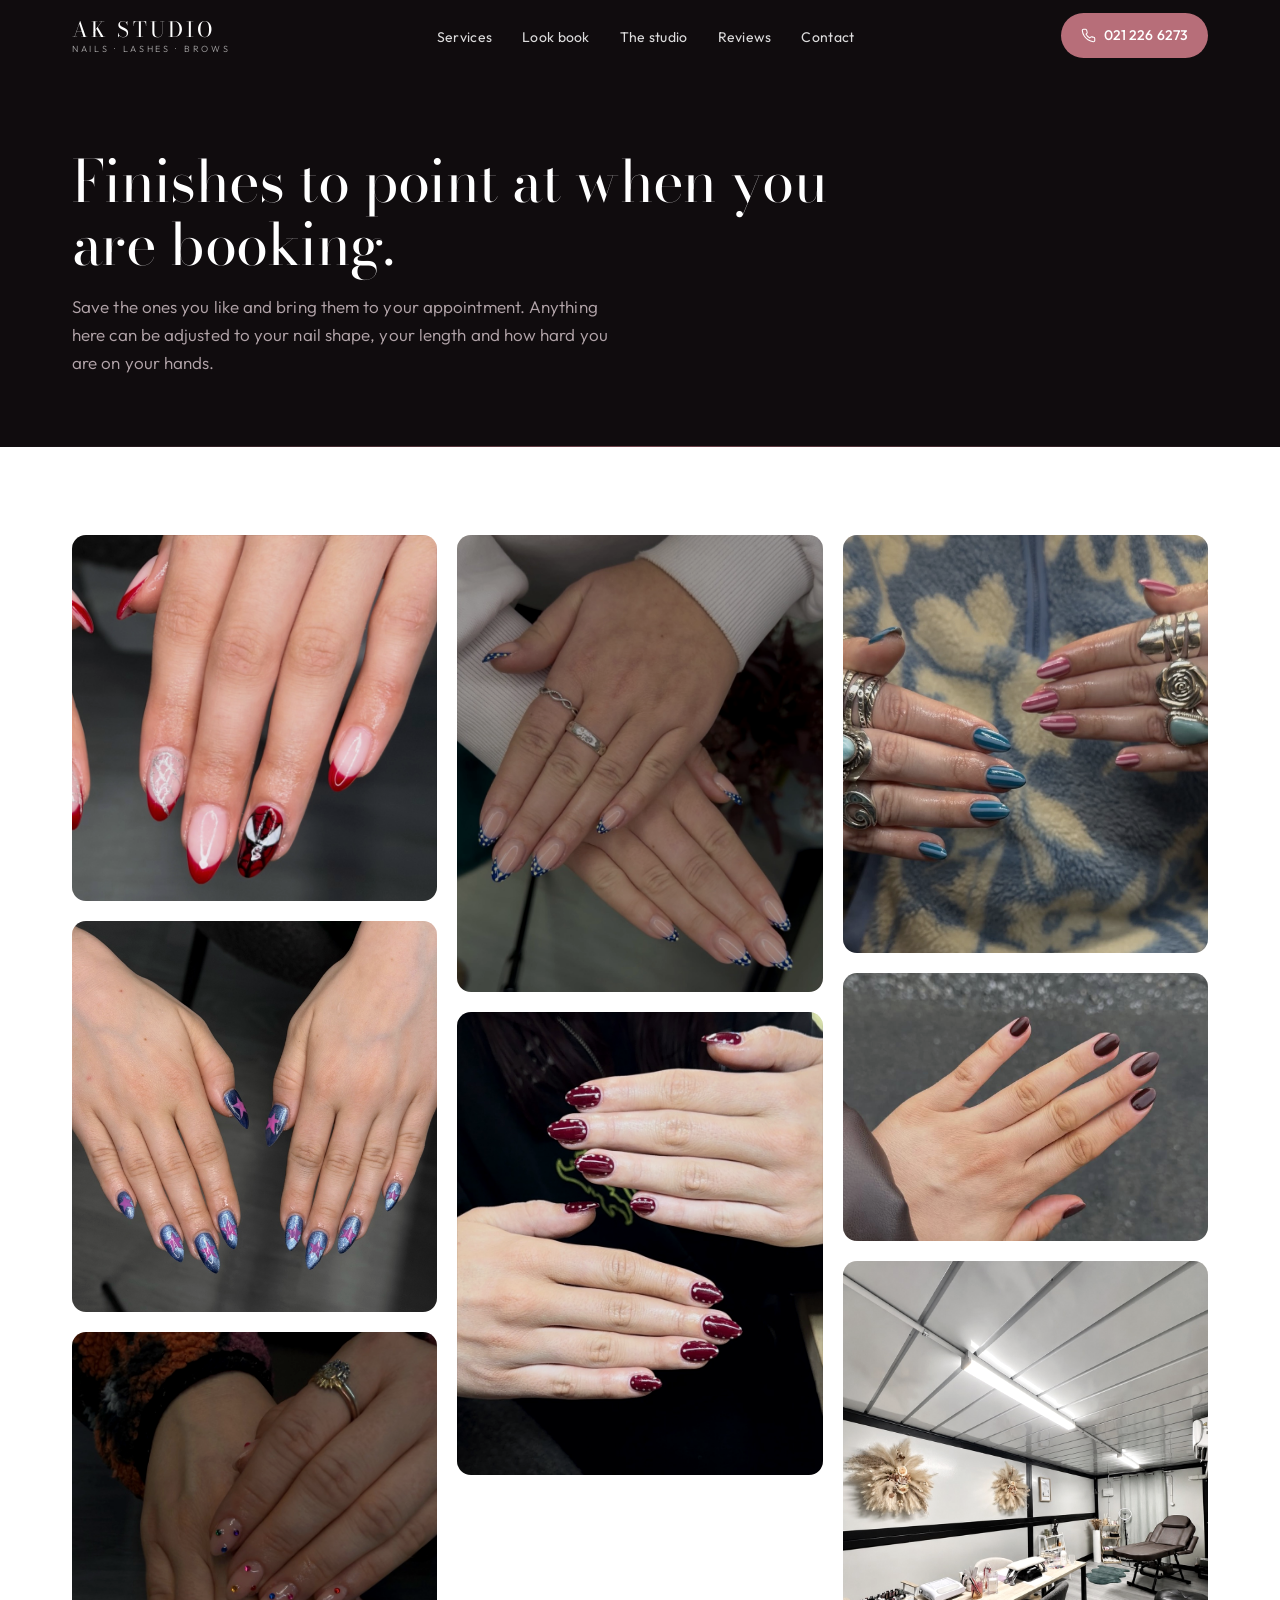
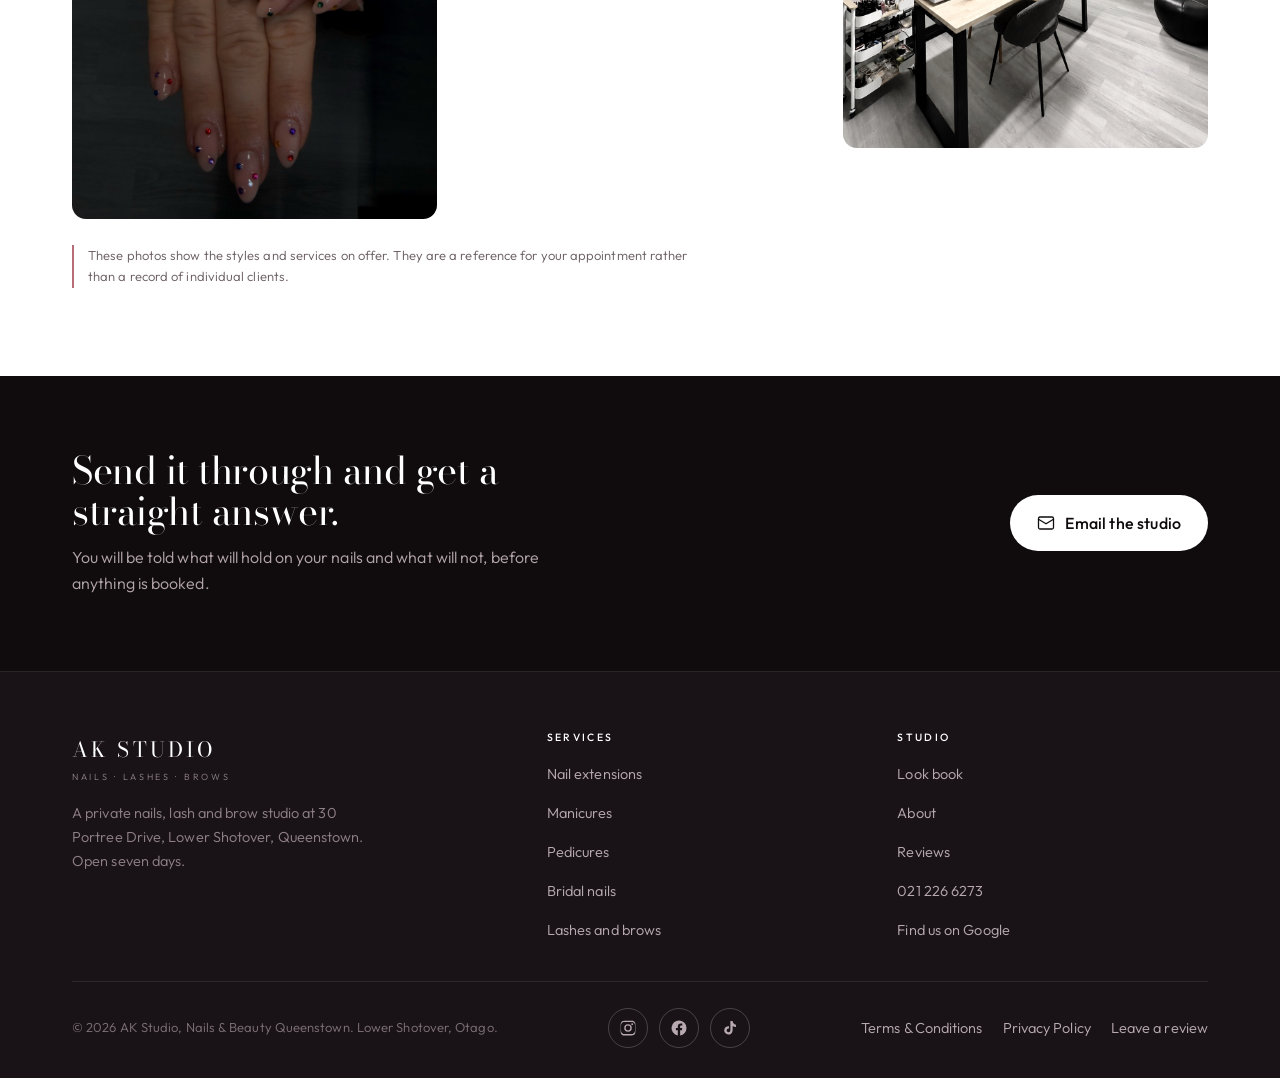
==== commit f295050f: "Crop story text out of the plum manicure photo The Instagram-story overlay text was visible in the s" ====
--- a/gallery.html
+++ b/gallery.html
@@ -70,7 +70,7 @@
       <figure><img src="img/polka-french.jpg" alt="Navy polka dot french tips on natural nails" width="881" height="1100" loading="lazy" decoding="async"></figure>
       <figure><img src="img/burgundy-stitch.jpg" alt="Burgundy nails with fine white stitch detail" width="868" height="1100" loading="lazy" decoding="async"></figure>
       <figure><img src="img/chrome-duo.jpg" alt="Blue and pink chrome nails worn with silver rings" width="1226" height="1400" loading="lazy" decoding="async"></figure>
-      <figure><img src="img/plum-nails.jpg" alt="A natural manicure finished in a deep plum polish" width="825" height="1100" loading="lazy" decoding="async"></figure>
+      <figure><img src="img/plum-nails.jpg" alt="A natural manicure finished in a deep plum polish" width="1100" height="807" loading="lazy" decoding="async"></figure>
       <figure><img src="img/studio.jpg" alt="Inside AK Studio, with the nail desk, polish wall and treatment chair" width="1050" height="1400" loading="lazy" decoding="async"></figure>
     </div>
 
